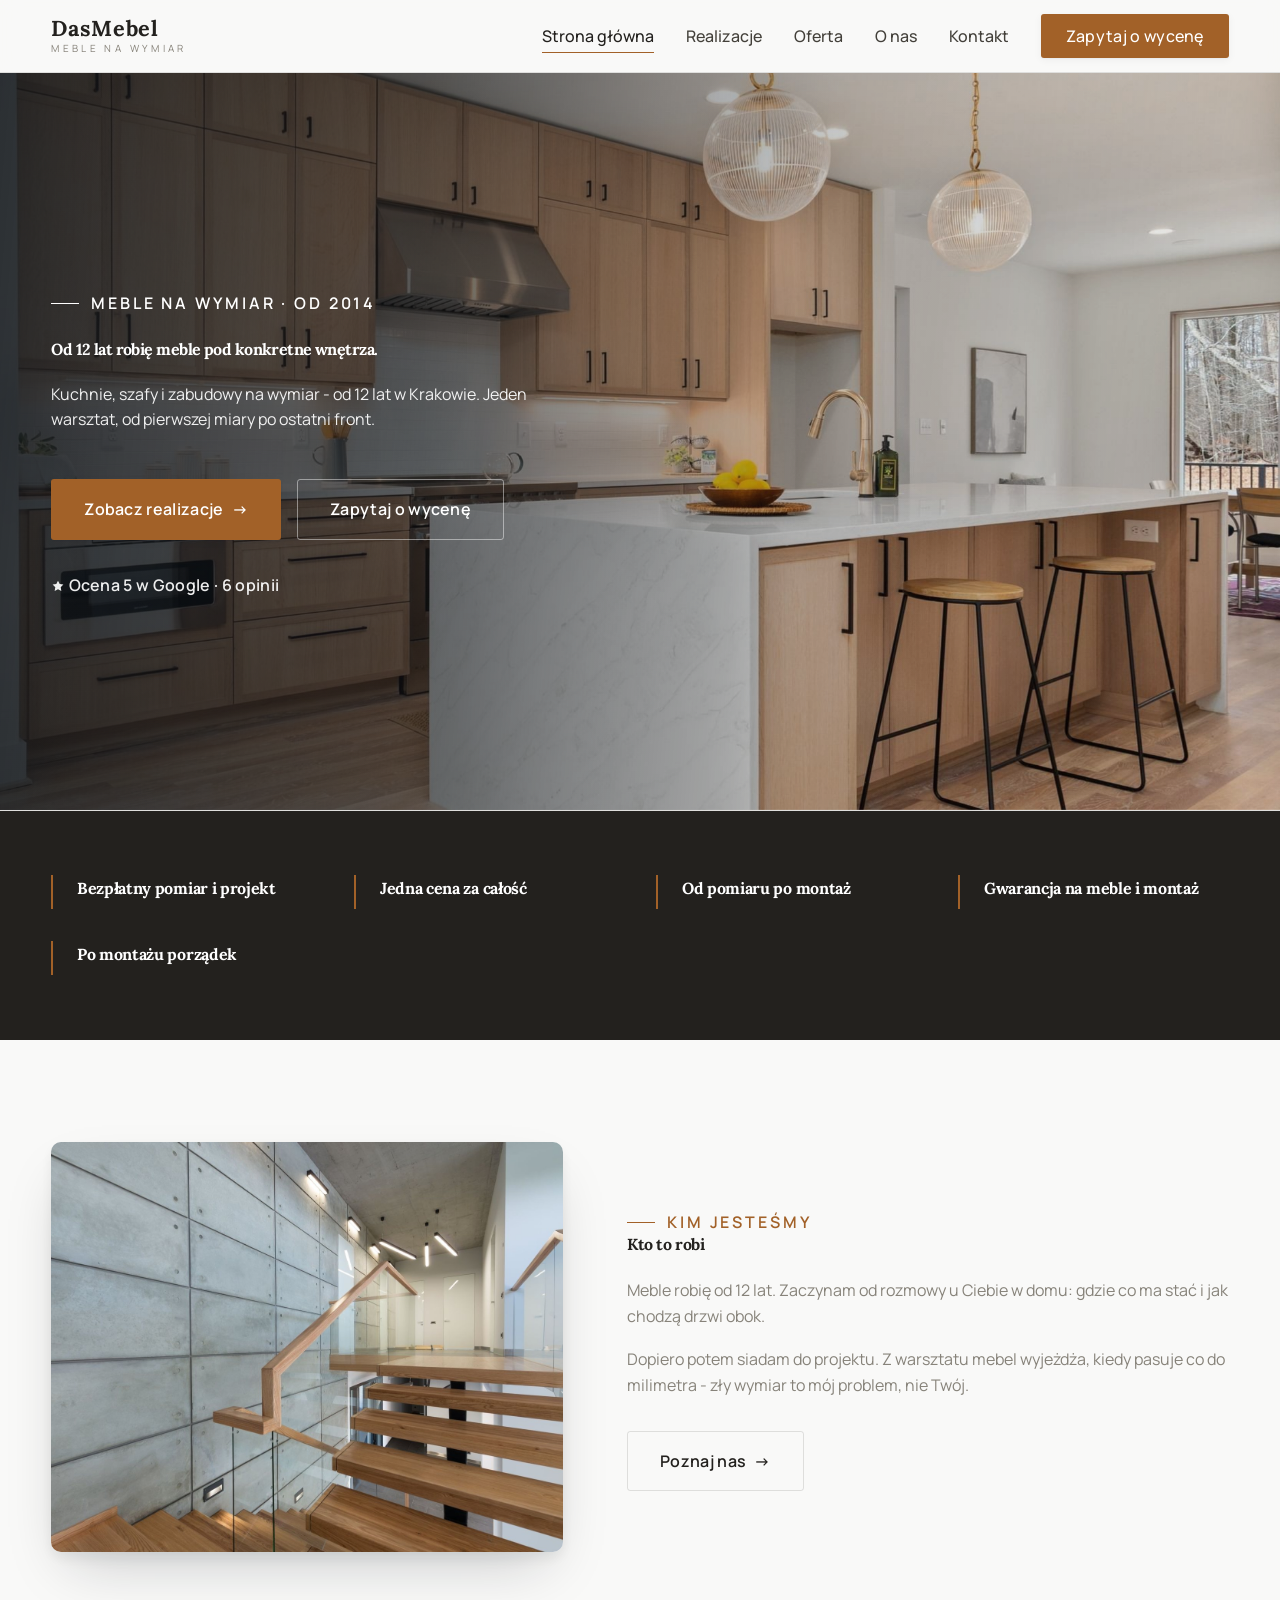
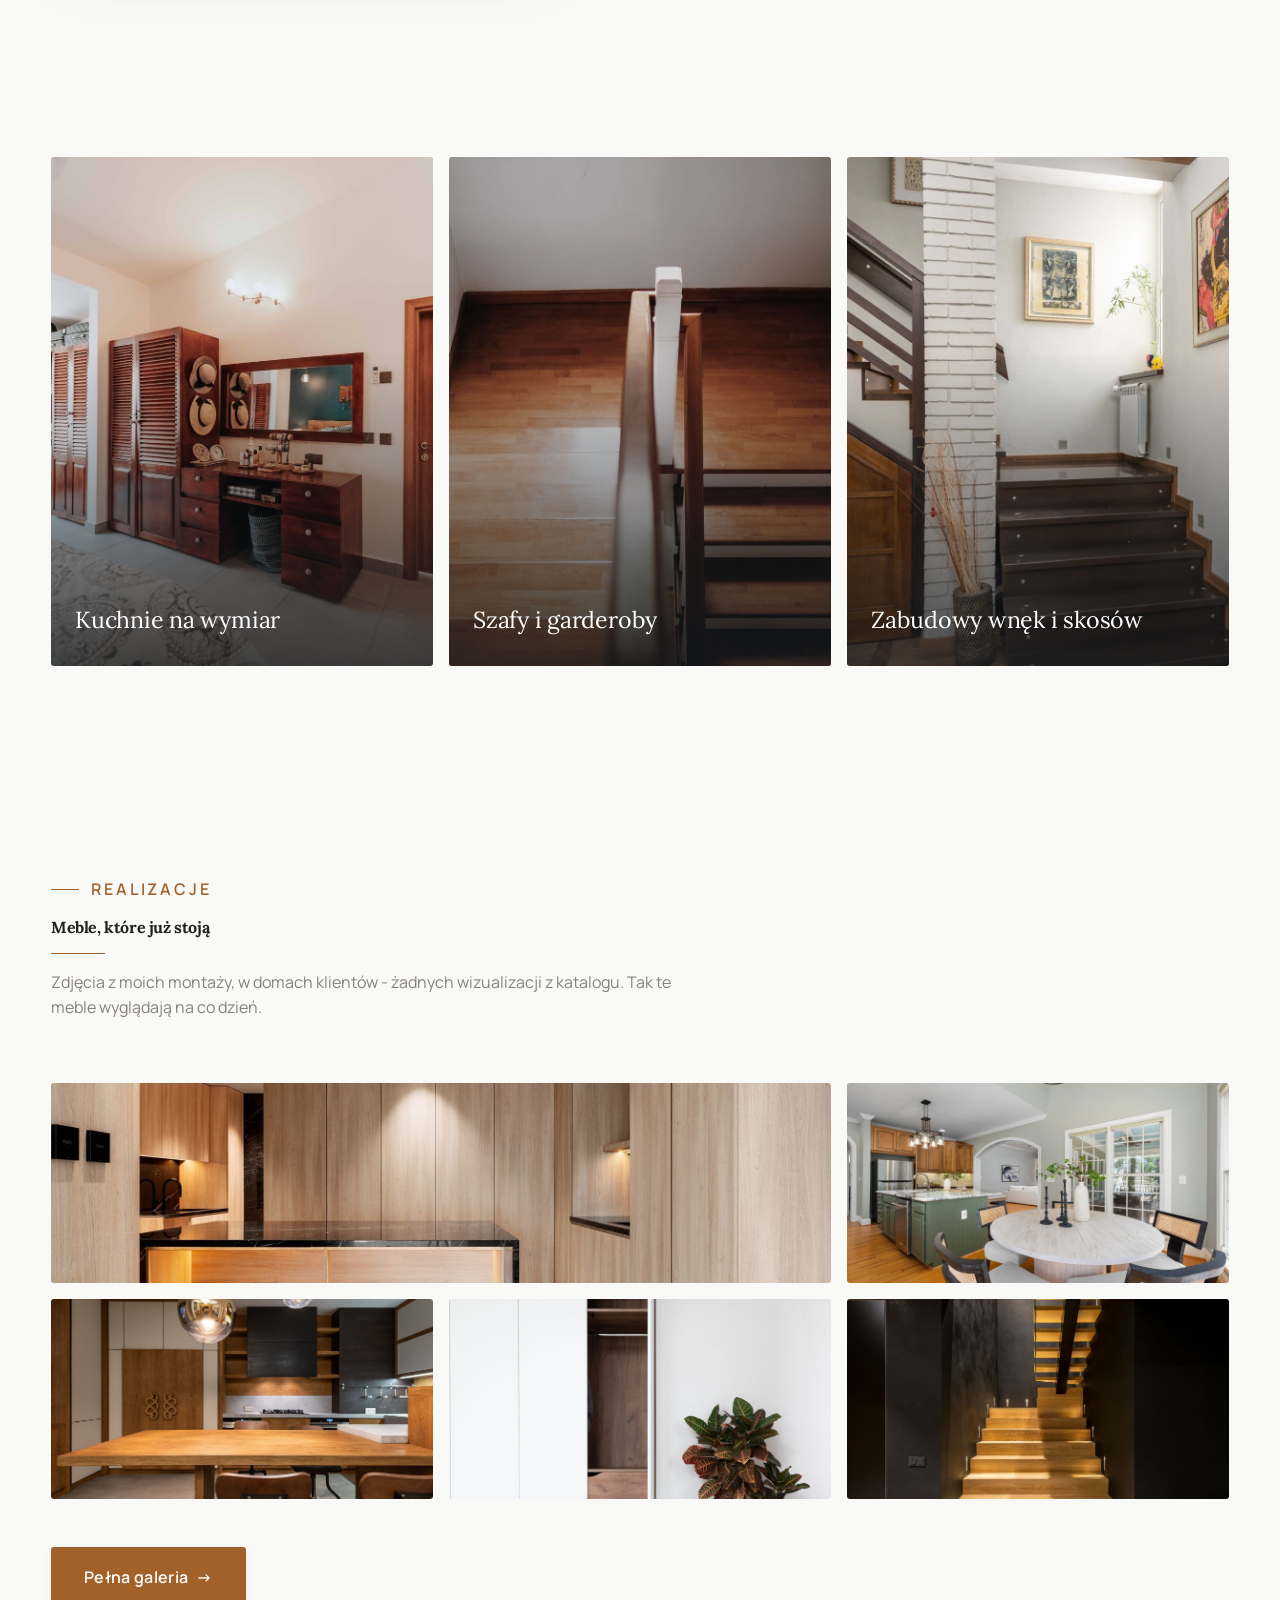
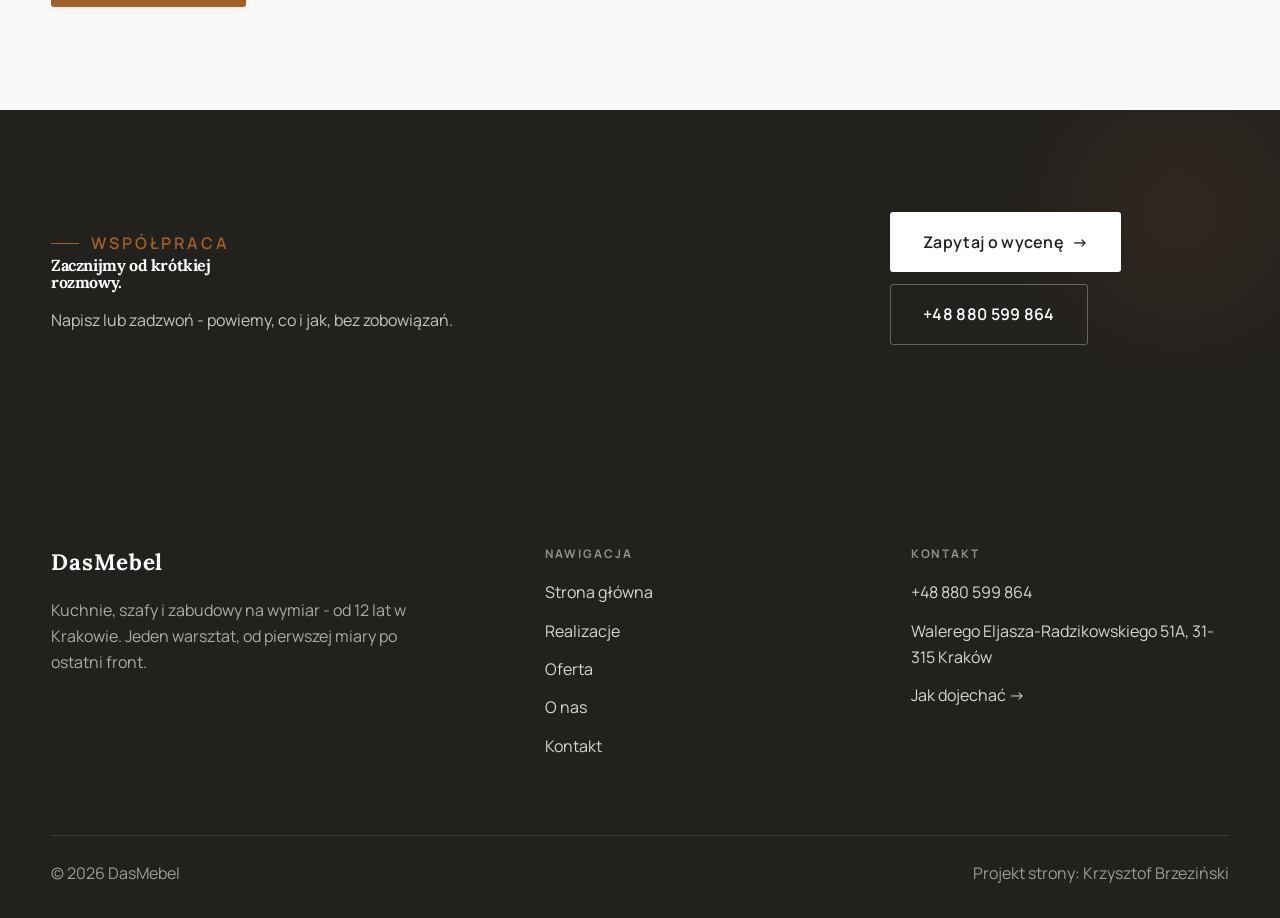
==== index.html @ 78acd917 "DasMebel - strona-demo (meble na wymiar, Kraków)" ====
<!DOCTYPE html>
<html lang="pl">
<head>
<meta charset="UTF-8">
<meta name="viewport" content="width=device-width, initial-scale=1.0">
<title>Meble na wymiar Kraków - kuchnie i szafy | DasMebel</title>
<meta name="description" content="Meble na wymiar w Krakowie: kuchnie, szafy i zabudowy pod Twoje wnętrze. Bezpłatny pomiar i projekt, jedna cena, montaż z gwarancją. Zadzwoń: +48 880 599 864.">
<link rel="preconnect" href="https://fonts.googleapis.com">
<link rel="preconnect" href="https://fonts.gstatic.com" crossorigin>
<link href="https://fonts.googleapis.com/css2?family=Lora:wght@500;600;700&family=Manrope:wght@400;500;600&display=swap" rel="stylesheet">
<link rel="stylesheet" href="assets/styles.css">
</head>
<body>

<header class="nav">
  <div class="wrap nav-inner">
    <a class="brand" href="index.html"><span class="name">DasMebel</span><span class="sub">Meble na wymiar</span></a>
    <nav class="nav-links">
      <a href="index.html" class="active">Strona główna</a>
      <a href="realizacje.html">Realizacje</a>
      <a href="oferta.html">Oferta</a>
      <a href="o-nas.html">O nas</a>
      <a href="kontakt.html">Kontakt</a>
      <a href="kontakt.html" class="btn btn-accent">Zapytaj o wycenę</a>
    </nav>
    <button class="nav-toggle" aria-label="Menu"><span></span><span></span><span></span></button>
  </div>
</header>

<section class="hero-cine">
  <img src="img/hero.jpg" alt="DasMebel - Od 12 lat robię meble pod konkretne wnętrza. ">
  <div class="wrap">
    <div class="hero-copy">
      <span class="eyebrow">Meble na wymiar · od 2014</span>
      <h1>Od 12 lat robię meble pod konkretne wnętrza. </h1>
      <p class="lead">Kuchnie, szafy i zabudowy na wymiar - od 12 lat w Krakowie. Jeden warsztat, od pierwszej miary po ostatni front.</p>
      <div class="hero-actions">
        <a href="realizacje.html" class="btn btn-accent">Zobacz realizacje <span class="arr">→</span></a>
        <a href="kontakt.html" class="btn btn-ghost" style="color:#fff;border-color:rgba(255,255,255,.45)">Zapytaj o wycenę</a>
      </div>
      <div style="margin-top:var(--space-6);color:#fff;font-weight:600;letter-spacing:.02em;opacity:.92"><svg class="ico-star" width="14" height="14" viewBox="0 0 24 24" style="vertical-align:-2px" aria-hidden="true"><path d="M12 2.8l2.85 5.8 6.4.93-4.63 4.5 1.1 6.37L12 17.4l-5.72 3 1.1-6.37-4.63-4.5 6.4-.93L12 2.8Z" fill="currentColor"/></svg> Ocena 5 w Google · 6 opinii</div>
    </div>
  </div>
</section>
<section class="strip" style="padding-block:0">
  <div class="wrap">
    <div class="item reveal"><div class="k">Bezpłatny pomiar i projekt</div><div class="v"></div></div>
    <div class="item reveal"><div class="k">Jedna cena za całość</div><div class="v"></div></div>
    <div class="item reveal"><div class="k">Od pomiaru po montaż</div><div class="v"></div></div>
    <div class="item reveal"><div class="k">Gwarancja na meble i montaż</div><div class="v"></div></div>
    <div class="item reveal"><div class="k">Po montażu porządek</div><div class="v"></div></div>
  </div>
</section>
<section>
  <div class="wrap split">
    <div class="split-art reveal"><img src="img/g1.jpg" alt="DasMebel - realizacja" loading="lazy"></div>
    <div class="split-copy reveal">
      <span class="eyebrow">Kim jesteśmy</span>
      <h2>Kto to robi</h2>
      <p class="muted">Meble robię od 12 lat. Zaczynam od rozmowy u Ciebie w domu: gdzie co ma stać i jak chodzą drzwi obok.</p>
      <p class="muted">Dopiero potem siadam do projektu. Z warsztatu mebel wyjeżdża, kiedy pasuje co do milimetra - zły wymiar to mój problem, nie Twój.</p>
      <a href="o-nas.html" class="btn btn-ghost">Poznaj nas <span class="arr">→</span></a>
    </div>
  </div>
</section>
<section class="gateways-band">
  <div class="wrap">
    <div class="gateways">
      <a href="oferta.html" class="gateway reveal"><img src="img/g2.jpg" alt="Kuchnie na wymiar" loading="lazy"><span class="g-ttl">Kuchnie na wymiar</span></a>
      <a href="oferta.html" class="gateway reveal"><img src="img/g3.jpg" alt="Szafy i garderoby" loading="lazy"><span class="g-ttl">Szafy i garderoby</span></a>
      <a href="oferta.html" class="gateway reveal"><img src="img/g4.jpg" alt="Zabudowy wnęk i skosów" loading="lazy"><span class="g-ttl">Zabudowy wnęk i skosów</span></a>
    </div>
  </div>
</section>
<section>
  <div class="wrap">
    <div class="head reveal">
      <span class="eyebrow">Realizacje</span>
      <h2>Meble, które już stoją</h2>
      <p>Zdjęcia z moich montaży, w domach klientów - żadnych wizualizacji z katalogu. Tak te meble wyglądają na co dzień.</p>
    </div>
    <div class="gallery">
      <div class="tile t-two3 reveal"><img src="img/g5.jpg" alt="Blat z litego drewna" loading="lazy"><div class="cap">Blat z litego drewna</div></div>
      <div class="tile t-third reveal"><img src="img/g6.jpg" alt="Mebel po montażu" loading="lazy"><div class="cap">Mebel po montażu</div></div>
      <div class="tile t-third reveal"><img src="img/g7.jpg" alt="DasMebel" loading="lazy"></div>
      <div class="tile t-third reveal"><img src="img/g8.jpg" alt="DasMebel" loading="lazy"></div>
      <div class="tile t-third reveal"><img src="img/g9.jpg" alt="DasMebel" loading="lazy"></div>
    </div>
    <div style="margin-top:var(--space-7)" class="reveal"><a href="realizacje.html" class="btn btn-accent">Pełna galeria <span class="arr">→</span></a></div>
  </div>
</section>
<section class="cta">
  <div class="wrap">
    <div class="reveal">
      <span class="eyebrow">Współpraca</span>
      <h2>Zacznijmy od krótkiej rozmowy.</h2>
      <p>Napisz lub zadzwoń - powiemy, co i jak, bez zobowiązań.</p>
    </div>
    <div class="cta-actions reveal">
      <a href="kontakt.html" class="btn btn-light">Zapytaj o wycenę <span class="arr">→</span></a>
      <a href="tel:+48880599864" class="btn btn-ghost" style="color:#fff;border-color:rgba(255,255,255,.3)">+48 880 599 864</a>
    </div>
  </div>
</section>

<footer>
  <div class="wrap">
    <div class="foot-grid">
      <div class="foot-brand">
        <div class="name">DasMebel</div>
        <p>Kuchnie, szafy i zabudowy na wymiar - od 12 lat w Krakowie. Jeden warsztat, od pierwszej miary po ostatni front.</p>
      </div>
      <div class="foot-col">
        <h4>Nawigacja</h4>
        <a href="index.html">Strona główna</a>
        <a href="realizacje.html">Realizacje</a>
        <a href="oferta.html">Oferta</a>
        <a href="o-nas.html">O nas</a>
        <a href="kontakt.html">Kontakt</a>
      </div>
      <div class="foot-col">
        <h4>Kontakt</h4>
        <a href="tel:+48880599864">+48 880 599 864</a>
        <p>Walerego Eljasza-Radzikowskiego 51A, 31-315 Kraków</p>
        <a href="https://maps.google.com/?cid=15996347516961122501" target="_blank" rel="noopener">Jak dojechać →</a>
      </div>
    </div>
    <div class="foot-bot">
      <span>© 2026 DasMebel</span>
      <span>Projekt strony: Krzysztof Brzeziński</span>
    </div>
  </div>
</footer>


<script src="assets/main.js"></script>
</body>
</html>
---- assets/styles.css ----
/* ============================================================
   STOLBASZ — premium, architektoniczny B2B fit-out
   Jasna paleta, zero brązu. System wg premium-web-craft.
   Projekt strony: Krzysztof Brzeziński
   ============================================================ */

:root{
  /* PALETA — jasna, architektoniczna, chłodna */
  --paper:#F3F1EC;          /* główne tło */
  --paper-2:#E6E3DB;        /* sekcje alternatywne (chłodny jasny szary) */
  --paper-3:#E6E3DB;        /* delikatne wypełnienia */
  --ink:#23211E;            /* tekst główny — chłodny grafit */
  --ink-soft:#43403A;       /* nagłówki drugorzędne */
  --muted:#87837A;          /* tekst poboczny */
  --line:rgba(35,33,30,.12);/* hairline */
  --accent:#8A6B3C;         /* stonowany petrol-slate — jedyny akcent */
  --accent-d:#6E5430;
  --accent-soft:rgba(138,107,60,.10);
  --dark:#23211E;           /* sekcje ciemne (stopka/CTA) */

  /* ODSTĘPY — skala 4/8 */
  --space-1:4px; --space-2:8px; --space-3:12px; --space-4:16px; --space-5:24px;
  --space-6:32px; --space-7:48px; --space-8:64px; --space-9:96px; --space-10:128px;

  /* TYPOGRAFIA — fluid clamp() */
  --text-sm:clamp(.82rem,.8rem+.1vw,.9rem);
  --text-base:clamp(1rem,.97rem+.15vw,1.1rem);
  --text-lg:clamp(1.12rem,1.05rem+.3vw,1.3rem);
  --text-h3:clamp(1.2rem,1.1rem+.5vw,1.5rem);
  --text-h2:clamp(1.9rem,1.5rem+1.9vw,2.8rem);
  --text-h1:clamp(2.6rem,1.9rem+3.6vw,4.6rem);

  /* PROMIENIE — architektoniczne, raczej ostre */
  --r-sm:3px; --r-md:6px; --r-lg:10px;

  /* RUCH */
  --ease:cubic-bezier(.25,.46,.45,.94); --dur:.24s;

  /* CIENIE — miękkie, warstwowe */
  --sh-sm:0 1px 2px rgba(16,24,32,.04), 0 2px 8px rgba(16,24,32,.05);
  --sh-md:0 2px 6px rgba(16,24,32,.05), 0 12px 28px -8px rgba(16,24,32,.12);
  --sh-lg:0 6px 14px rgba(16,24,32,.07), 0 26px 56px -18px rgba(16,24,32,.22);

  --hairline:1px solid var(--line);

  --font-display:'Lora',serif;
  --font-body:'Manrope',sans-serif;
}

*{box-sizing:border-box;margin:0;padding:0}
html{scroll-behavior:smooth}
body{
  font-family:var(--font-body);
  font-size:var(--text-base);
  line-height:1.65;
  color:var(--ink);
  background:var(--paper);
  -webkit-font-smoothing:antialiased;
  text-rendering:optimizeLegibility;
}
img{max-width:100%;display:block}
a{color:inherit;text-decoration:none}

.wrap{width:min(92%,1180px);margin-inline:auto}
section{padding-block:clamp(52px,6.5vw,96px)}

h1,h2,h3{font-family:var(--font-display);font-weight:700;line-height:1.08;letter-spacing:-.02em;color:var(--ink)}
h1{font-size:var(--text-h1);letter-spacing:-.035em}
h2{font-size:var(--text-h2);letter-spacing:-.025em}
h3{font-size:var(--text-h3)}
p{max-width:65ch}

.eyebrow{
  font-family:var(--font-body);
  font-size:var(--text-sm);
  font-weight:600;
  letter-spacing:.18em;
  text-transform:uppercase;
  color:var(--accent);
  display:inline-flex;align-items:center;gap:var(--space-3);
}
.eyebrow::before{content:"";width:28px;height:1px;background:var(--accent);display:inline-block}

.muted{color:var(--muted)}
.lead{font-size:var(--text-lg);line-height:1.55;color:var(--ink-soft);max-width:50ch}

/* ---------- BUTTONS ---------- */
.btn{
  display:inline-flex;align-items:center;gap:var(--space-2);
  font-weight:600;font-size:var(--text-sm);letter-spacing:.02em;
  padding:var(--space-4) var(--space-6);
  border-radius:var(--r-sm);
  transition:transform var(--dur) var(--ease),box-shadow var(--dur) var(--ease),background var(--dur) var(--ease);
  cursor:pointer;border:1px solid transparent;
}
.btn-accent{background:var(--accent);color:#fff;box-shadow:var(--sh-sm)}
.btn-accent:hover{background:var(--accent-d);transform:translateY(-2px);box-shadow:var(--sh-md)}
.btn-accent:active{transform:translateY(0);box-shadow:var(--sh-sm)}
.btn-ghost{background:transparent;color:var(--ink);border-color:var(--line)}
.btn-ghost:hover{border-color:var(--accent);color:var(--accent);transform:translateY(-2px)}
.btn-light{background:#fff;color:var(--ink);box-shadow:var(--sh-sm)}
.btn-light:hover{transform:translateY(-2px);box-shadow:var(--sh-md)}
.btn .arr{transition:transform var(--dur) var(--ease)}
.btn:hover .arr{transform:translateX(4px)}

/* ---------- NAV ---------- */
.nav{
  position:sticky;top:0;z-index:50;
  background:color-mix(in srgb,var(--paper) 88%,transparent);
  backdrop-filter:saturate(140%) blur(10px);
  border-bottom:var(--hairline);
}
.nav-inner{display:flex;align-items:center;justify-content:space-between;height:72px}
.brand{display:flex;flex-direction:column;line-height:1}
.brand .name{font-family:var(--font-display);font-weight:800;font-size:1.35rem;letter-spacing:.04em}
.brand .sub{font-size:.62rem;letter-spacing:.34em;text-transform:uppercase;color:var(--muted);margin-top:5px}
.nav-links{display:flex;align-items:center;gap:var(--space-6)}
.nav-links a{font-size:var(--text-sm);font-weight:500;color:var(--ink-soft);position:relative;padding-block:4px;transition:color var(--dur) var(--ease)}
.nav-links a::after{content:"";position:absolute;left:0;bottom:0;width:0;height:1.5px;background:var(--accent);transition:width var(--dur) var(--ease)}
.nav-links a:hover,.nav-links a.active{color:var(--ink)}
.nav-links a:hover::after,.nav-links a.active::after{width:100%}
.nav-links .btn{padding:var(--space-2) var(--space-5)}
/* przyciski w nav: właściwy kolor (przebij .nav-links a) + bez podkreślenia */
.nav-links a.btn-accent{color:#fff}
.nav-links a.btn-ghost,.nav-links a.btn-light{color:var(--ink)}
.nav-links a.btn::after{display:none}
.nav-toggle{display:none;background:none;border:none;cursor:pointer;flex-direction:column;gap:5px;padding:8px}
.nav-toggle span{width:24px;height:2px;background:var(--ink);transition:var(--dur)}

/* ---------- HERO (split) ---------- */
.hero{position:relative;overflow:hidden;border-bottom:var(--hairline)}
.hero-grid{display:grid;grid-template-columns:1.05fr .95fr;gap:clamp(24px,4vw,60px);align-items:center;
  padding-block:clamp(36px,4.5vw,64px)}
.hero-copy .eyebrow{margin-bottom:var(--space-5)}
.hero-copy h1{margin-bottom:var(--space-5)}
.hero-copy .lead{margin-bottom:var(--space-7)}
.hero-actions{display:flex;flex-wrap:wrap;gap:var(--space-4)}
.hero-art{position:relative;aspect-ratio:4/3;border-radius:var(--r-lg);overflow:hidden;box-shadow:var(--sh-lg)}
.hero-art img{width:100%;height:100%;object-fit:cover}
.hero-art::after{content:"";position:absolute;inset:0;background:linear-gradient(180deg,transparent 55%,rgba(18,24,28,.28))}
.hero-badge{position:absolute;left:var(--space-5);bottom:var(--space-5);z-index:2;
  background:rgba(252,252,251,.94);backdrop-filter:blur(4px);
  border-radius:var(--r-md);padding:var(--space-4) var(--space-5);box-shadow:var(--sh-md);max-width:78%}
.hero-badge strong{display:block;font-family:var(--font-display);font-size:1rem;letter-spacing:-.01em}
.hero-badge span{font-size:var(--text-sm);color:var(--muted)}

/* ---------- HERO duży / kinowy (strona główna) ---------- */
.hero-cine{position:relative;min-height:clamp(560px,82vh,840px);min-height:clamp(560px,82svh,840px);display:flex;align-items:center;overflow:hidden;border-bottom:var(--hairline)}
.hero-cine>img{position:absolute;inset:0;width:100%;height:100%;object-fit:cover;z-index:0}
.hero-cine::after{content:"";position:absolute;inset:0;z-index:1;
  background:linear-gradient(95deg,rgba(13,18,23,.86) 0%,rgba(13,18,23,.64) 32%,rgba(13,18,23,.24) 62%,rgba(13,18,23,.04) 100%)}
.hero-cine .wrap{position:relative;z-index:2;padding-block:var(--space-8)}
.hero-cine .hero-copy{max-width:660px}
.hero-cine .eyebrow{color:#fff;margin-bottom:var(--space-5)}
.hero-cine .eyebrow::before{background:#fff}
.hero-cine h1{color:#fff;margin-bottom:var(--space-5);font-size:clamp(2.9rem,2rem+4.4vw,5.2rem)}
.hero-cine .lead{color:rgba(255,255,255,.92);max-width:48ch;margin-bottom:var(--space-7)}
.hero-cine .hero-actions{display:flex;flex-wrap:wrap;gap:var(--space-4)}
@media(max-width:680px){
  .hero-cine{min-height:clamp(520px,76vh,640px);min-height:clamp(520px,76svh,640px);align-items:flex-end}
  .hero-cine::after{background:linear-gradient(0deg,rgba(13,18,23,.9) 6%,rgba(13,18,23,.45) 55%,rgba(13,18,23,.25) 100%)}
  .hero-cine .wrap{padding-bottom:var(--space-9)}
}

/* full-bleed hero variant (podstrony) */
.pagehead{position:relative;min-height:46vh;min-height:46svh;display:flex;align-items:flex-end;overflow:hidden;border-bottom:var(--hairline)}
.pagehead img{position:absolute;inset:0;width:100%;height:100%;object-fit:cover}
.pagehead::after{content:"";position:absolute;inset:0;background:linear-gradient(180deg,rgba(18,24,28,.25),rgba(18,24,28,.62))}
.pagehead .wrap{position:relative;z-index:2;padding-block:var(--space-9);color:#fff}
.pagehead h1{color:#fff;max-width:18ch}
.pagehead .eyebrow{color:#fff}
.pagehead .eyebrow::before{background:#fff}
.pagehead p{color:rgba(255,255,255,.86);margin-top:var(--space-4);max-width:54ch}

/* ---------- STRIP (pasek skrótów / liczby) ---------- */
.strip{background:var(--dark);color:#fff}
.strip .wrap{display:grid;grid-template-columns:repeat(4,1fr);gap:var(--space-6);padding-block:var(--space-8)}
.strip .item .k{font-family:var(--font-display);font-size:clamp(1.6rem,1.2rem+1.4vw,2.4rem);font-weight:800;letter-spacing:-.02em;color:#fff}
.strip .item .v{font-size:var(--text-sm);color:rgba(255,255,255,.66);margin-top:var(--space-2);line-height:1.45}
.strip .item{border-left:2px solid var(--accent);padding-left:var(--space-5)}

/* ---------- SECTION HEAD ---------- */
.head{max-width:48rem;margin-bottom:var(--space-8)}
.head.center{margin-inline:auto;text-align:center}
.head .eyebrow{margin-bottom:var(--space-4)}
.head h2{margin-bottom:var(--space-4)}
.head p{color:var(--muted);font-size:var(--text-lg);line-height:1.55}
.head.center p{margin-inline:auto}

/* ---------- INTRO SPLIT ---------- */
.split{display:grid;grid-template-columns:.92fr 1.08fr;gap:clamp(28px,5vw,80px);align-items:center}
.split.rev{grid-template-columns:1.08fr .92fr}
.split.rev .split-art{order:-1}
.split-art{position:relative;aspect-ratio:5/4;border-radius:var(--r-lg);overflow:hidden;box-shadow:var(--sh-lg)}
.split-art img{width:100%;height:100%;object-fit:cover}
.split-copy h2{margin-bottom:var(--space-5)}
.split-copy p+p{margin-top:var(--space-4)}
.split-copy .btn{margin-top:var(--space-6)}

/* ---------- SERVICES (zakres) ---------- */
.svc-grid{display:grid;grid-template-columns:repeat(auto-fit,minmax(280px,1fr));gap:var(--space-5)}
.svc{background:#fff;border:var(--hairline);border-radius:var(--r-md);padding:var(--space-7) var(--space-6);
  transition:transform var(--dur) var(--ease),box-shadow var(--dur) var(--ease),border-color var(--dur) var(--ease);
  position:relative;overflow:hidden}
.svc::before{content:"";position:absolute;left:0;top:0;width:3px;height:0;background:var(--accent);transition:height var(--dur) var(--ease)}
.svc:hover{transform:translateY(-4px);box-shadow:var(--sh-md);border-color:transparent}
.svc:hover::before{height:100%}
.svc .ic{font-family:var(--font-display);font-size:.8rem;font-weight:700;letter-spacing:.12em;color:var(--accent);margin-bottom:var(--space-4)}
.svc h3{margin-bottom:var(--space-3);font-size:1.22rem}
.svc p{color:var(--muted);font-size:var(--text-base);line-height:1.6}

/* big detailed service rows */
.svc-row{display:grid;grid-template-columns:.8fr 1.2fr;gap:clamp(20px,4vw,60px);align-items:center;padding-block:var(--space-8)}
.svc-row+.svc-row{border-top:var(--hairline)}
.svc-row.rev{grid-template-columns:1.2fr .8fr}
.svc-row.rev .svc-row-art{order:-1}
.svc-row-art{aspect-ratio:4/3;border-radius:var(--r-md);overflow:hidden;box-shadow:var(--sh-md)}
.svc-row-art img{width:100%;height:100%;object-fit:cover}
.svc-row h3{font-size:1.5rem;margin-bottom:var(--space-4)}
.svc-row .num{font-family:var(--font-display);font-size:.85rem;font-weight:700;letter-spacing:.14em;color:var(--accent);display:block;margin-bottom:var(--space-3)}
.svc-row ul{list-style:none;margin-top:var(--space-4);display:flex;flex-direction:column;gap:var(--space-2)}
.svc-row li{position:relative;padding-left:var(--space-5);color:var(--muted);font-size:var(--text-base)}
.svc-row li::before{content:"";position:absolute;left:0;top:.62em;width:8px;height:1px;background:var(--accent)}

/* ---------- GALLERY (realizacje) ---------- */
.gallery{display:grid;grid-template-columns:repeat(12,1fr);gap:var(--space-4);grid-auto-rows:200px}
/* GALERIA MASONRY — pionowe zdjęcia (portrety beauty/wellness) bez przycinania: kolumny, height auto */
.gallery-masonry{column-count:3;column-gap:var(--space-4)}
@media(max-width:900px){.gallery-masonry{column-count:2}}
@media(max-width:560px){.gallery-masonry{column-count:1}}
.gallery-masonry .m-tile{break-inside:avoid;margin:0 0 var(--space-4);padding:0;position:relative;overflow:hidden;border-radius:var(--r-md);border:1px solid var(--line)}
.gallery-masonry .m-tile img{width:100%;height:auto;display:block}
.gallery-masonry .m-tile .cap{position:absolute;left:0;right:0;bottom:0;padding:var(--space-4);color:#fff;background:linear-gradient(0deg,rgba(0,0,0,.55),transparent);font-size:var(--text-sm)}
.gallery-masonry .m-tile .cap small{display:block;font-weight:400;opacity:.78;letter-spacing:.04em;text-transform:uppercase;font-size:.66rem;margin-top:3px}
.tile{position:relative;overflow:hidden;border-radius:var(--r-md);box-shadow:var(--sh-sm);
  transition:transform var(--dur) var(--ease),box-shadow var(--dur) var(--ease)}
.tile img{width:100%;height:100%;object-fit:cover;transition:transform .6s var(--ease)}
.tile:hover{box-shadow:var(--sh-md)}
.tile:hover img{transform:scale(1.05)}
.tile .cap{position:absolute;left:0;right:0;bottom:0;padding:var(--space-5) var(--space-4) var(--space-4);
  background:linear-gradient(transparent,rgba(18,24,28,.78));color:#fff;
  font-size:var(--text-sm);font-weight:600;letter-spacing:.01em;
  opacity:0;transform:translateY(8px);transition:var(--dur) var(--ease)}
.tile:hover .cap{opacity:1;transform:translateY(0)}
.tile .cap small{display:block;font-weight:400;opacity:.78;letter-spacing:.04em;text-transform:uppercase;font-size:.66rem;margin-top:3px}
/* bento spans */
.t-wide{grid-column:span 6}
.t-tall{grid-column:span 6;grid-row:span 2}
.t-std{grid-column:span 6}
.t-third{grid-column:span 4}
.t-two3{grid-column:span 8}

/* ---------- TRUST / WIARYGODNOŚĆ ---------- */
.trust{background:var(--paper-2)}
.trust-grid{display:grid;grid-template-columns:repeat(auto-fit,minmax(240px,1fr));gap:var(--space-5);margin-top:var(--space-7)}
.trust-card{background:#fff;border-radius:var(--r-md);padding:var(--space-7) var(--space-6);box-shadow:var(--sh-sm);border-top:3px solid var(--accent)}
.trust-card .big{font-family:var(--font-display);font-size:clamp(1.8rem,1.3rem+1.6vw,2.6rem);font-weight:800;letter-spacing:-.02em;color:var(--ink);line-height:1}
.trust-card h3{font-size:1.12rem;margin:var(--space-3) 0 var(--space-2)}
.trust-card p{color:var(--muted);font-size:var(--text-base);line-height:1.55}

/* ---------- CTA band ---------- */
.cta{background:var(--dark);color:#fff;position:relative;overflow:hidden}
.cta .wrap{display:grid;grid-template-columns:1.4fr .6fr;gap:var(--space-7);align-items:center;position:relative;z-index:2}
.cta h2{color:#fff;max-width:20ch}
.cta p{color:rgba(255,255,255,.74);margin-top:var(--space-4)}
.cta-actions{display:flex;flex-direction:column;gap:var(--space-3);align-items:flex-start}
.cta::before{content:"";position:absolute;right:-80px;top:-80px;width:360px;height:360px;border-radius:50%;
  background:radial-gradient(circle,var(--accent-soft),transparent 70%)}

/* ---------- CONTACT ---------- */
.contact-grid{display:grid;grid-template-columns:.85fr 1.15fr;gap:clamp(28px,4vw,56px);align-items:start}
.info-list{display:flex;flex-direction:column;gap:var(--space-2)}
.info-row{display:flex;gap:var(--space-4);align-items:flex-start;padding-block:var(--space-4);border-bottom:var(--hairline)}
.info-row .ic{flex:none;width:42px;height:42px;display:grid;place-items:center;border-radius:50%;
  background:var(--accent-soft);color:var(--accent);font-size:1.05rem}
.info-row .lbl{font-size:.72rem;letter-spacing:.14em;text-transform:uppercase;color:var(--muted)}
.info-row .val{font-weight:600;font-size:var(--text-base);margin-top:2px}
.info-row a.val:hover{color:var(--accent)}
.map{border:none;border-radius:var(--r-lg);box-shadow:var(--sh-md);width:100%;height:100%;min-height:380px;filter:grayscale(.2) contrast(1.02)}
.form{background:#fff;border:var(--hairline);border-radius:var(--r-lg);padding:clamp(24px,3vw,40px);box-shadow:var(--sh-sm)}
.form .fld{margin-bottom:var(--space-5)}
.form label{display:block;font-size:var(--text-sm);font-weight:600;margin-bottom:var(--space-2)}
.form input,.form textarea{width:100%;font-family:inherit;font-size:var(--text-base);color:var(--ink);
  padding:var(--space-4);border:var(--hairline);border-radius:var(--r-sm);background:var(--paper);transition:border-color var(--dur)}
.form input:focus,.form textarea:focus{outline:none;border-color:var(--accent);background:#fff}
.form textarea{resize:vertical;min-height:120px}
.form .note{font-size:var(--text-sm);color:var(--muted);margin-top:var(--space-3)}

/* ---------- FOOTER ---------- */
footer{background:var(--dark);color:#fff;padding-block:var(--space-9) var(--space-6)}
.foot-grid{display:grid;grid-template-columns:1.4fr 1fr 1fr;gap:var(--space-7);margin-bottom:var(--space-8)}
.foot-brand .name{font-family:var(--font-display);font-weight:800;font-size:1.4rem;letter-spacing:.04em}
.foot-brand p{color:rgba(255,255,255,.62);margin-top:var(--space-4);font-size:var(--text-base);max-width:38ch}
.foot-col h4{font-size:.74rem;letter-spacing:.16em;text-transform:uppercase;color:rgba(255,255,255,.5);margin-bottom:var(--space-4)}
.foot-col a,.foot-col p{display:block;color:rgba(255,255,255,.82);font-size:var(--text-base);margin-bottom:var(--space-3)}
.foot-col a:hover{color:#fff}
.foot-bot{border-top:1px solid rgba(255,255,255,.12);padding-top:var(--space-5);display:flex;justify-content:space-between;flex-wrap:wrap;gap:var(--space-3);
  font-size:var(--text-sm);color:rgba(255,255,255,.55)}
.foot-bot a:hover{color:#fff}

/* ---------- REVEAL ---------- */
.reveal{opacity:0;transform:translateY(22px);transition:opacity .6s var(--ease),transform .6s var(--ease)}
.reveal.in{opacity:1;transform:none}

/* ---------- RESPONSIVE ---------- */
@media(max-width:920px){
  .hero-grid,.split,.split.rev,.svc-row,.svc-row.rev,.cta .wrap,.contact-grid,.foot-grid{grid-template-columns:1fr}
  .split.rev .split-art,.svc-row.rev .svc-row-art{order:0}
  .hero-art{aspect-ratio:16/10;max-height:420px}
  .strip .wrap{grid-template-columns:repeat(2,1fr);gap:var(--space-7)}
  .gallery{grid-auto-rows:180px}
  .t-wide,.t-tall,.t-std,.t-third,.t-two3{grid-column:span 6}
  .t-tall{grid-row:span 1}
  .cta-actions{flex-direction:row;flex-wrap:wrap}
  .foot-grid{gap:var(--space-6)}
}
@media(max-width:680px){
  .nav-links{position:fixed;inset:72px 0 auto 0;background:var(--paper);flex-direction:column;align-items:stretch;
    gap:0;padding:var(--space-4) 6%;border-bottom:var(--hairline);box-shadow:var(--sh-md);
    transform:translateY(-120%);transition:transform var(--dur) var(--ease)}
  .nav-links.open{transform:translateY(0)}
  .nav-links a{padding-block:var(--space-4);border-bottom:var(--hairline)}
  .nav-links .btn{margin-top:var(--space-3);justify-content:center}
  .nav-toggle{display:flex}
  .strip .wrap{grid-template-columns:1fr}
  .gallery{grid-template-columns:repeat(6,1fr)}
  .foot-grid{grid-template-columns:1fr}
}
@media(prefers-reduced-motion:reduce){
  *{animation-duration:.01ms!important;transition:none!important}
  .reveal{opacity:1!important;transform:none!important}
  html{scroll-behavior:auto}
}

/* ============================================================
   PREMIUM LAYER — destylat deep-researchu branż (anty-AI, spokój).
   Zmienne STOLBASZ (--accent/--ink/--paper/--line/--dark). Ruch ledwo
   zauważalny, krzywa cubic-bezier(.16,.84,.44,1); prefers-reduced-motion
   pokryte blanketem wyżej. Karty hairline zamiast cieni = #1 sygnał „nie-AI".
   ============================================================ */

/* więcej oddechu między sekcjami (liderzy: 110-130px) */
section{padding-block:clamp(64px,8vw,128px)}

/* 1) Aksamitny reveal — dłuższa, miękka krzywa zamiast „skoku" */
.reveal{transition:opacity .9s cubic-bezier(.16,.84,.44,1),transform .9s cubic-bezier(.16,.84,.44,1);will-change:opacity,transform}
/* stagger TYLKO w galerii (tam pozycja = porządek dzieci) */
.gallery .reveal:nth-child(2){transition-delay:.07s}
.gallery .reveal:nth-child(3){transition-delay:.14s}
.gallery .reveal:nth-child(4){transition-delay:.21s}
.gallery .reveal:nth-child(5){transition-delay:.28s}
.gallery .reveal:nth-child(6){transition-delay:.35s}

/* 2) Hero STATYCZNY na .hero-cine — Ken Burns CAŁKIEM WYŁĄCZONY 26.06 (3. zgłoszenie Szymona).
   GENEZA: animowanie scale na <img> hero z teksturami (cegły/framugi) re-samplinguje obraz
   klatka po klatce → na części ekranów drobne drganie/shimmer = „heroshot się trzęsie".
   translateY usunięto wcześniej, scale-only + will-change/GPU NIE wystarczyły do GWARANCJI gładkości.
   Krzysztof zażądał pewności („make sure, że błąd się nie pojawi") > efekt. Zero animacji = 0% drgania.
   Delikatny zoom zostaje TYLKO w pełnoekranowych hero gastro/studio (hg-bg/hs-bg — tło, inny
   mechanizm, chwalone, nigdy nie zgłaszane). NIE wracać do KB na .hero-cine bez realnego testu
   na sprzęcie klienta — to ryzyko regresji „trzęsienia”. */
/* BEZPIECZNY "wow" na hero = jednorazowy FADE-IN (opacity), nie zoom.
   opacity nie dotyka bitmapy → gładkie na KAŻDYM zdjęciu/ekranie/GPU, zero ryzyka migotania.
   Geometryczny ruch (scale/translate) na .hero-cine jest ZAKAZANY (bramka pilnuje). */
@keyframes heroFade{from{opacity:0}to{opacity:1}}
.hero-cine>img{transform:none;animation:heroFade 1.1s ease-out both}

/* 3) Akcentowy hairline pod nagłówkiem sekcji, który „rysuje się" przy wejściu */
.head h2{position:relative;padding-bottom:18px}
.head h2::after{content:"";position:absolute;left:0;bottom:0;height:1px;width:0;background:var(--accent);transition:width 1s cubic-bezier(.16,.84,.44,1) .15s}
.head.center h2::after{left:50%;transform:translateX(-50%)}
.head.reveal.in h2::after,.head.center.reveal.in h2::after{width:54px}

/* 4) Karty HAIRLINE zamiast cieni/zaokrągleń (najmocniejszy anty-AI detal) */
.svc{background:transparent;border:1px solid var(--line);border-radius:var(--r-sm);box-shadow:none}
.svc:hover{box-shadow:none;border-color:var(--accent);transform:translateY(-3px)}
.trust-card{background:transparent;box-shadow:none;border:1px solid var(--line);border-top:2px solid var(--accent);border-radius:var(--r-sm)}
.tile{box-shadow:none;border-radius:var(--r-sm)}
.tile:hover{box-shadow:none}

/* 5) Sticky-nav kondensuje się po przewinięciu (sygnał dopracowania) */
.nav{transition:box-shadow .4s ease,background .4s ease}
.nav.is-stuck{box-shadow:0 1px 0 var(--line),0 14px 30px -24px rgba(0,0,0,.45)}
.nav-inner{transition:height .35s var(--ease)}
.nav.is-stuck .nav-inner{height:60px}

/* 6) MANIFESTO — pełnoekranowy cytat-bohater (zastępuje generyczne „Dlaczego my") */
.manifesto{background:var(--paper-2);text-align:center}
.manifesto .wrap{max-width:60rem}
.manifesto p{font-family:var(--font-display);font-style:italic;font-size:clamp(1.6rem,1rem+2.4vw,2.8rem);line-height:1.32;color:var(--ink-soft);margin-inline:auto;max-width:26ch;position:relative;padding-top:var(--space-8)}
.manifesto p::before{content:"";position:absolute;top:0;left:50%;transform:translateX(-50%);width:54px;height:1px;background:var(--accent)}
.manifesto p span{color:var(--accent);font-style:italic}

/* 7) GATEWAYS — 3 duże bramy-zdjęcia (zamiast paska menu usług) */
.gateways{display:grid;grid-template-columns:repeat(3,1fr);gap:var(--space-4)}
.gateway{position:relative;aspect-ratio:3/4;overflow:hidden;border-radius:var(--r-sm);display:block}
.gateway img{width:100%;height:100%;object-fit:cover;transition:transform .8s var(--ease),filter .5s var(--ease)}
.gateway::after{content:"";position:absolute;inset:0;background:linear-gradient(180deg,transparent 38%,rgba(18,24,28,.74))}
.gateway:hover img{transform:scale(1.05);filter:brightness(1.05)}
.gateway .g-ttl{position:absolute;left:0;right:0;bottom:0;z-index:2;padding:var(--space-6) var(--space-5);color:#fff;font-family:var(--font-display);font-size:1.45rem;letter-spacing:-.01em;line-height:1.15}
.gateway .g-ttl small{display:block;font-family:var(--font-body);font-size:var(--text-sm);font-weight:400;opacity:.82;letter-spacing:.03em;margin-top:5px}
@media(max-width:760px){.gateways{grid-template-columns:1fr}.gateway{aspect-ratio:16/10}}

/* 8) LOGO klienta w nagłówku (gdy podane --logo) */
/* 52px domyślnie (feedback Bartka 06.07.2026: 40px ginęło, uwaga padła 3x; ~56px sprawdzone na żywym demie anna-borowiec-makeup) */
.brand-logo{height:64px;width:auto;max-width:300px;object-fit:contain;display:block}
.nav.is-stuck .brand-logo{height:52px}
@media(max-width:680px){.brand-logo{height:46px;max-width:210px}}

/* === focal-point zdjęć (smartcrop) — cover nie utnie twarzy/obiektu === */
img[src$="/hero.jpg"]{object-position:67% 50%}
[style*="hero.jpg"]{background-position:67% 50%}
img[src$="/about.jpg"]{object-position:83% 38%}
[style*="about.jpg"]{background-position:83% 38%}
img[src$="/g1.jpg"]{object-position:62% 50%}
[style*="g1.jpg"]{background-position:62% 50%}
img[src$="/g2.jpg"]{object-position:38% 50%}
[style*="g2.jpg"]{background-position:38% 50%}
img[src$="/g4.jpg"]{object-position:33% 50%}
[style*="g4.jpg"]{background-position:33% 50%}
img[src$="/g5.jpg"]{object-position:38% 50%}
[style*="g5.jpg"]{background-position:38% 50%}
img[src$="/g6.jpg"]{object-position:33% 50%}
[style*="g6.jpg"]{background-position:33% 50%}
img[src$="/g8.jpg"]{object-position:38% 50%}
[style*="g8.jpg"]{background-position:38% 50%}
img[src$="/g9.jpg"]{object-position:52% 15%}
[style*="g9.jpg"]{background-position:52% 15%}
img[src$="/g10.jpg"]{object-position:62% 50%}
[style*="g10.jpg"]{background-position:62% 50%}
img[src$="/g12.jpg"]{object-position:35% 52%}
[style*="g12.jpg"]{background-position:35% 52%}

/* === auto-paleta ze zdjęć klienta (dopasowanie do estetyki socials) === */
:root{--accent:#A26128;--accent-d:#7D481A;--accent-soft:rgba(162,97,40,0.10);--paper:#F9F9F8;--paper-2:#EFEEED;--paper-3:#E8E7E5;}
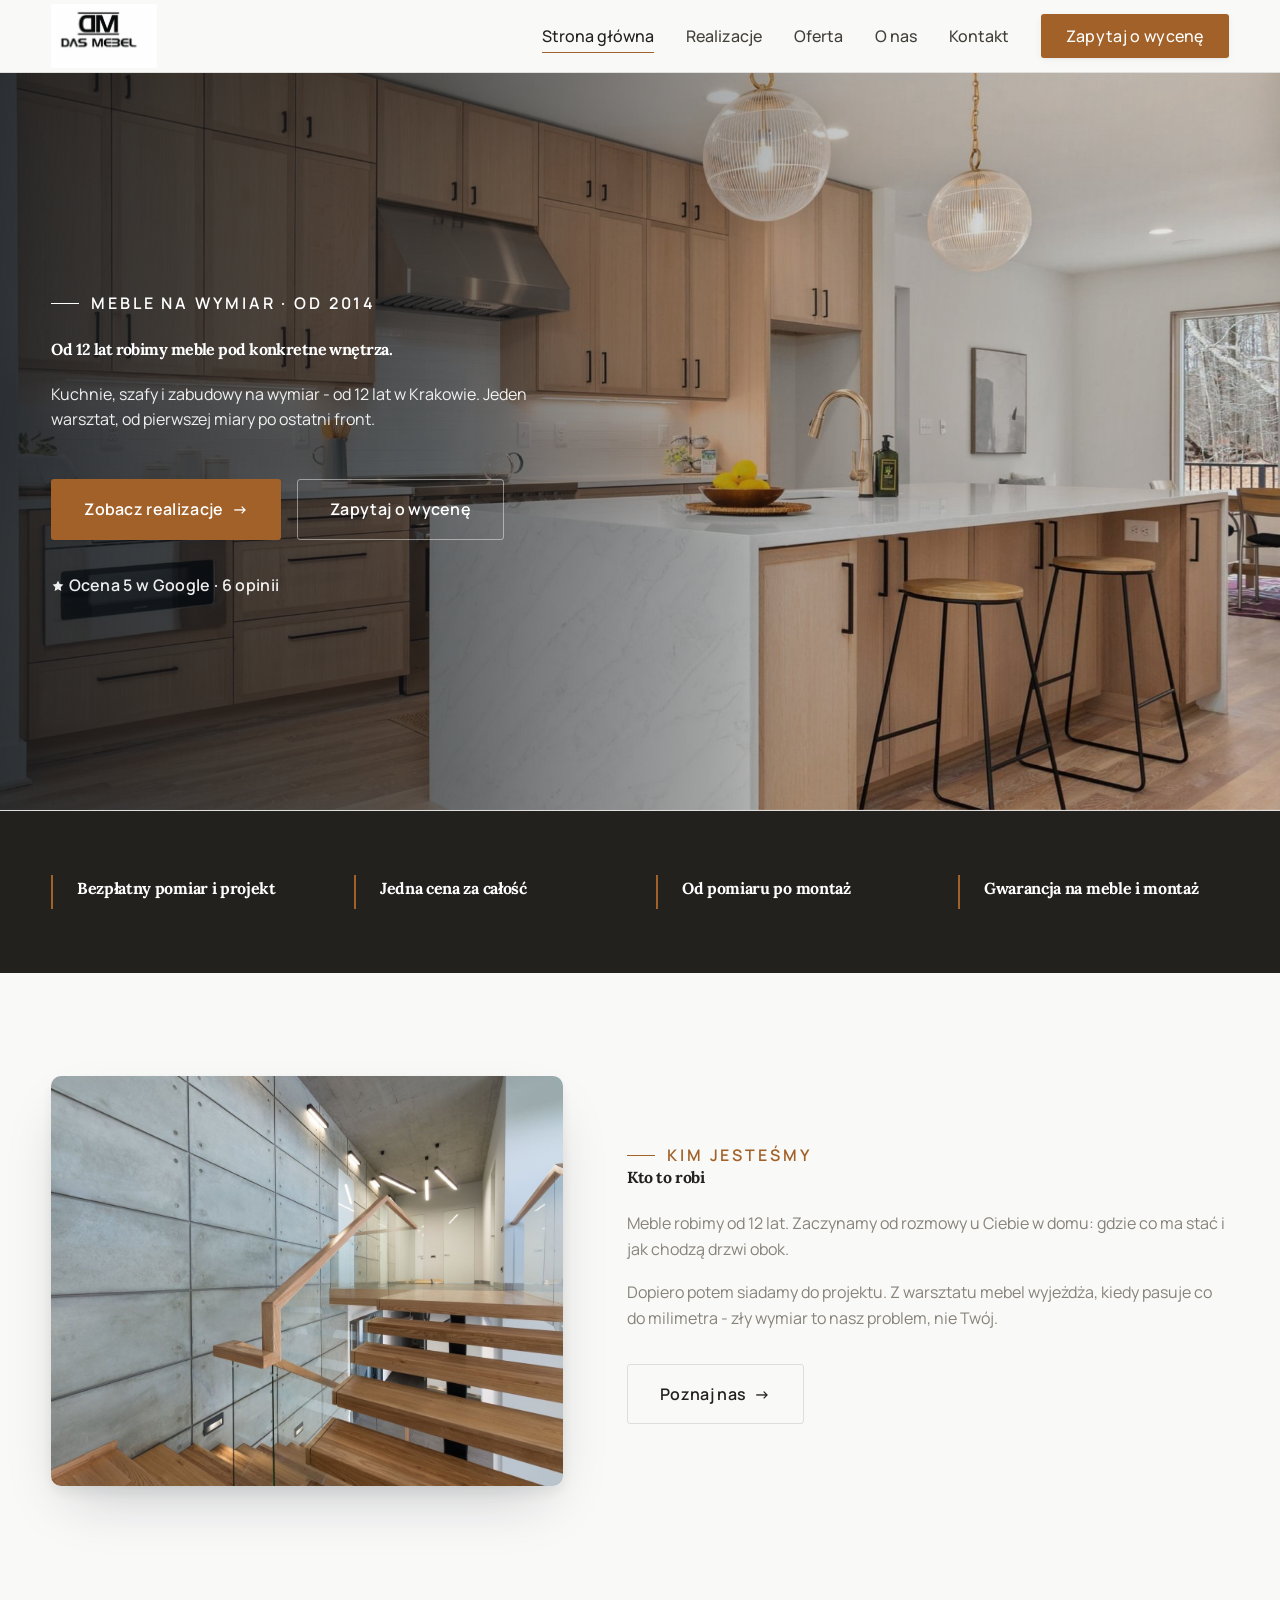
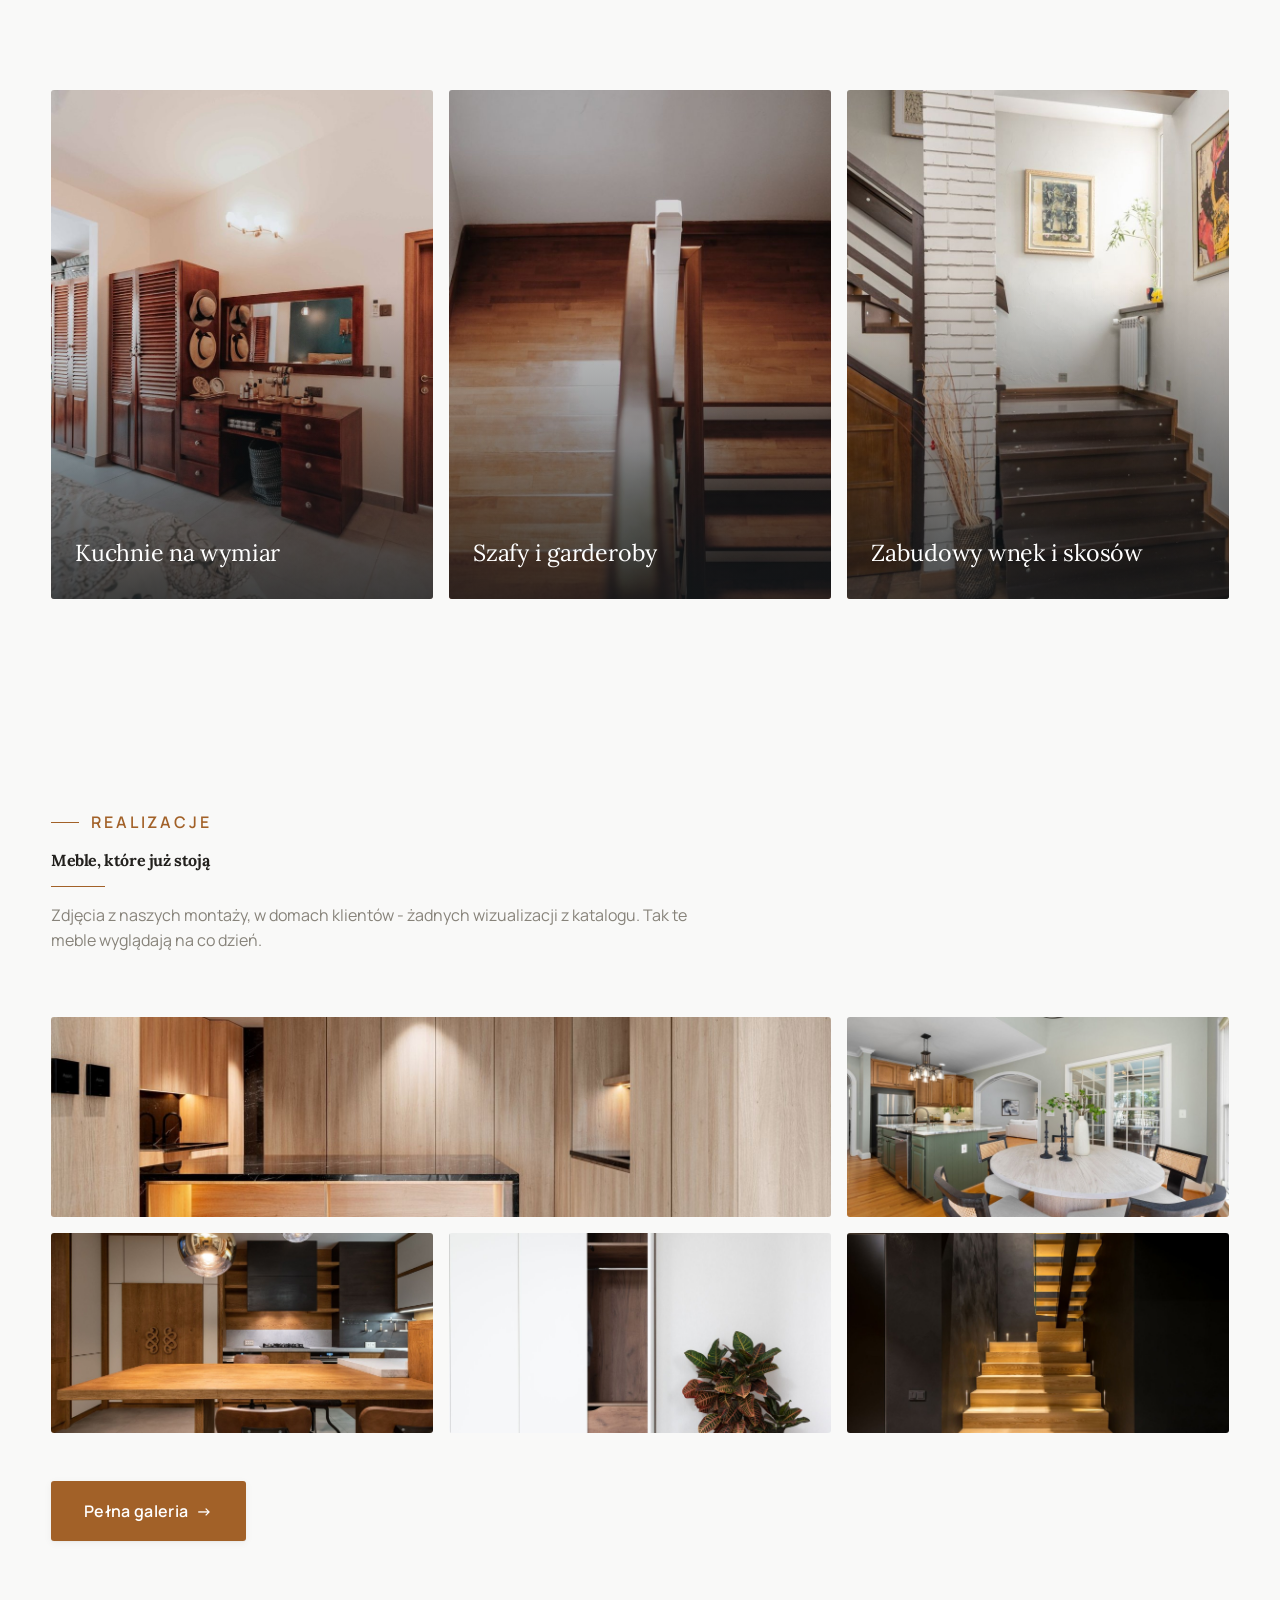
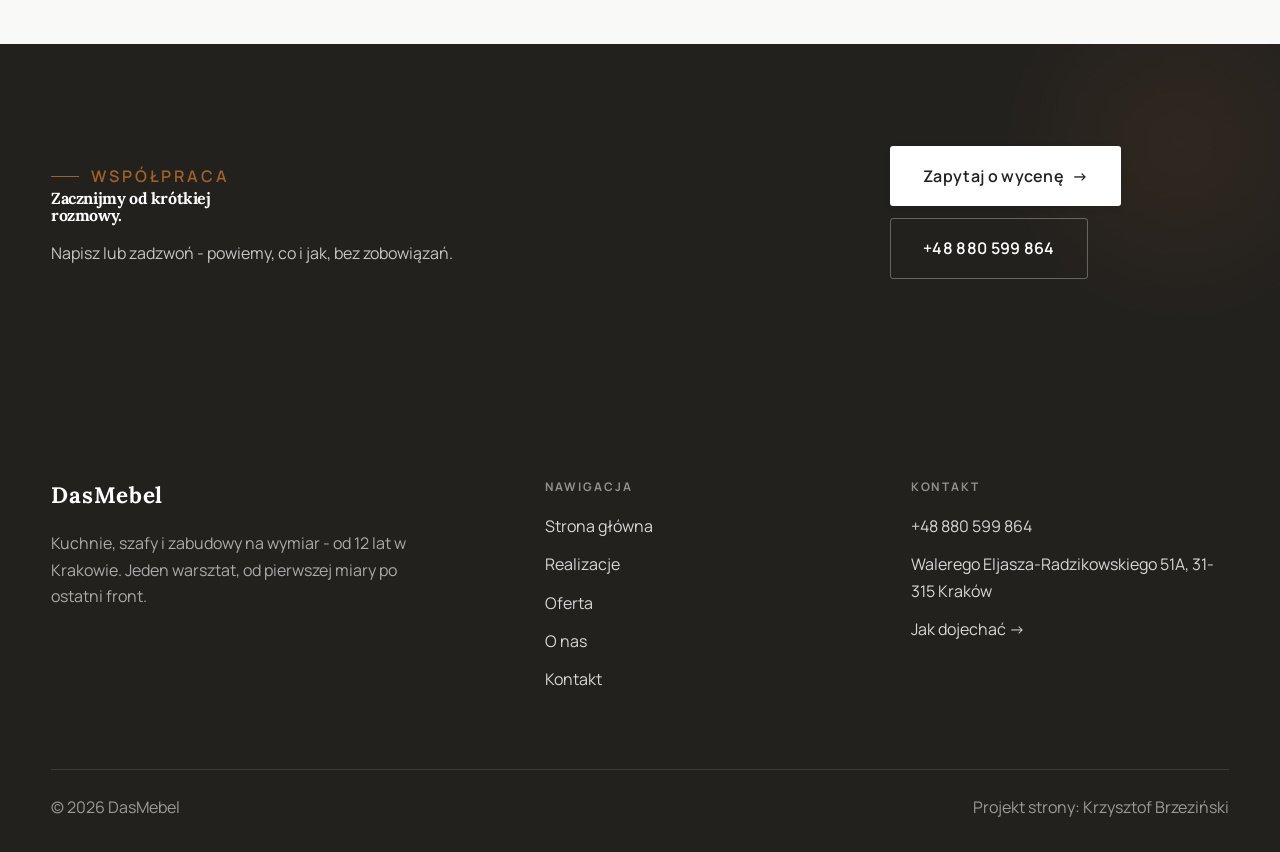
==== commit 9a704fcc: "[claude-edit][cmt:b0c9003f-ccca-4cb1-bd72-144bc2ef1255] logo z FB w nagłówku, opisy w liczbie mnogie" ====
--- a/index.html
+++ b/index.html
@@ -14,7 +14,7 @@
 
 <header class="nav">
   <div class="wrap nav-inner">
-    <a class="brand" href="index.html"><span class="name">DasMebel</span><span class="sub">Meble na wymiar</span></a>
+    <a class="brand" href="index.html"><img class="brand-logo" src="img/logo.png" alt="DasMebel - meble na wymiar"></a>
     <nav class="nav-links">
       <a href="index.html" class="active">Strona główna</a>
       <a href="realizacje.html">Realizacje</a>
@@ -28,11 +28,11 @@
 </header>
 
 <section class="hero-cine">
-  <img src="img/hero.jpg" alt="DasMebel - Od 12 lat robię meble pod konkretne wnętrza. ">
+  <img src="img/hero.jpg" alt="DasMebel - Od 12 lat robimy meble pod konkretne wnętrza. ">
   <div class="wrap">
     <div class="hero-copy">
       <span class="eyebrow">Meble na wymiar · od 2014</span>
-      <h1>Od 12 lat robię meble pod konkretne wnętrza. </h1>
+      <h1>Od 12 lat robimy meble pod konkretne wnętrza. </h1>
       <p class="lead">Kuchnie, szafy i zabudowy na wymiar - od 12 lat w Krakowie. Jeden warsztat, od pierwszej miary po ostatni front.</p>
       <div class="hero-actions">
         <a href="realizacje.html" class="btn btn-accent">Zobacz realizacje <span class="arr">→</span></a>
@@ -48,7 +48,6 @@
     <div class="item reveal"><div class="k">Jedna cena za całość</div><div class="v"></div></div>
     <div class="item reveal"><div class="k">Od pomiaru po montaż</div><div class="v"></div></div>
     <div class="item reveal"><div class="k">Gwarancja na meble i montaż</div><div class="v"></div></div>
-    <div class="item reveal"><div class="k">Po montażu porządek</div><div class="v"></div></div>
   </div>
 </section>
 <section>
@@ -57,8 +56,8 @@
     <div class="split-copy reveal">
       <span class="eyebrow">Kim jesteśmy</span>
       <h2>Kto to robi</h2>
-      <p class="muted">Meble robię od 12 lat. Zaczynam od rozmowy u Ciebie w domu: gdzie co ma stać i jak chodzą drzwi obok.</p>
-      <p class="muted">Dopiero potem siadam do projektu. Z warsztatu mebel wyjeżdża, kiedy pasuje co do milimetra - zły wymiar to mój problem, nie Twój.</p>
+      <p class="muted">Meble robimy od 12 lat. Zaczynamy od rozmowy u Ciebie w domu: gdzie co ma stać i jak chodzą drzwi obok.</p>
+      <p class="muted">Dopiero potem siadamy do projektu. Z warsztatu mebel wyjeżdża, kiedy pasuje co do milimetra - zły wymiar to nasz problem, nie Twój.</p>
       <a href="o-nas.html" class="btn btn-ghost">Poznaj nas <span class="arr">→</span></a>
     </div>
   </div>
@@ -77,7 +76,7 @@
     <div class="head reveal">
       <span class="eyebrow">Realizacje</span>
       <h2>Meble, które już stoją</h2>
-      <p>Zdjęcia z moich montaży, w domach klientów - żadnych wizualizacji z katalogu. Tak te meble wyglądają na co dzień.</p>
+      <p>Zdjęcia z naszych montaży, w domach klientów - żadnych wizualizacji z katalogu. Tak te meble wyglądają na co dzień.</p>
     </div>
     <div class="gallery">
       <div class="tile t-two3 reveal"><img src="img/g5.jpg" alt="Blat z litego drewna" loading="lazy"><div class="cap">Blat z litego drewna</div></div>
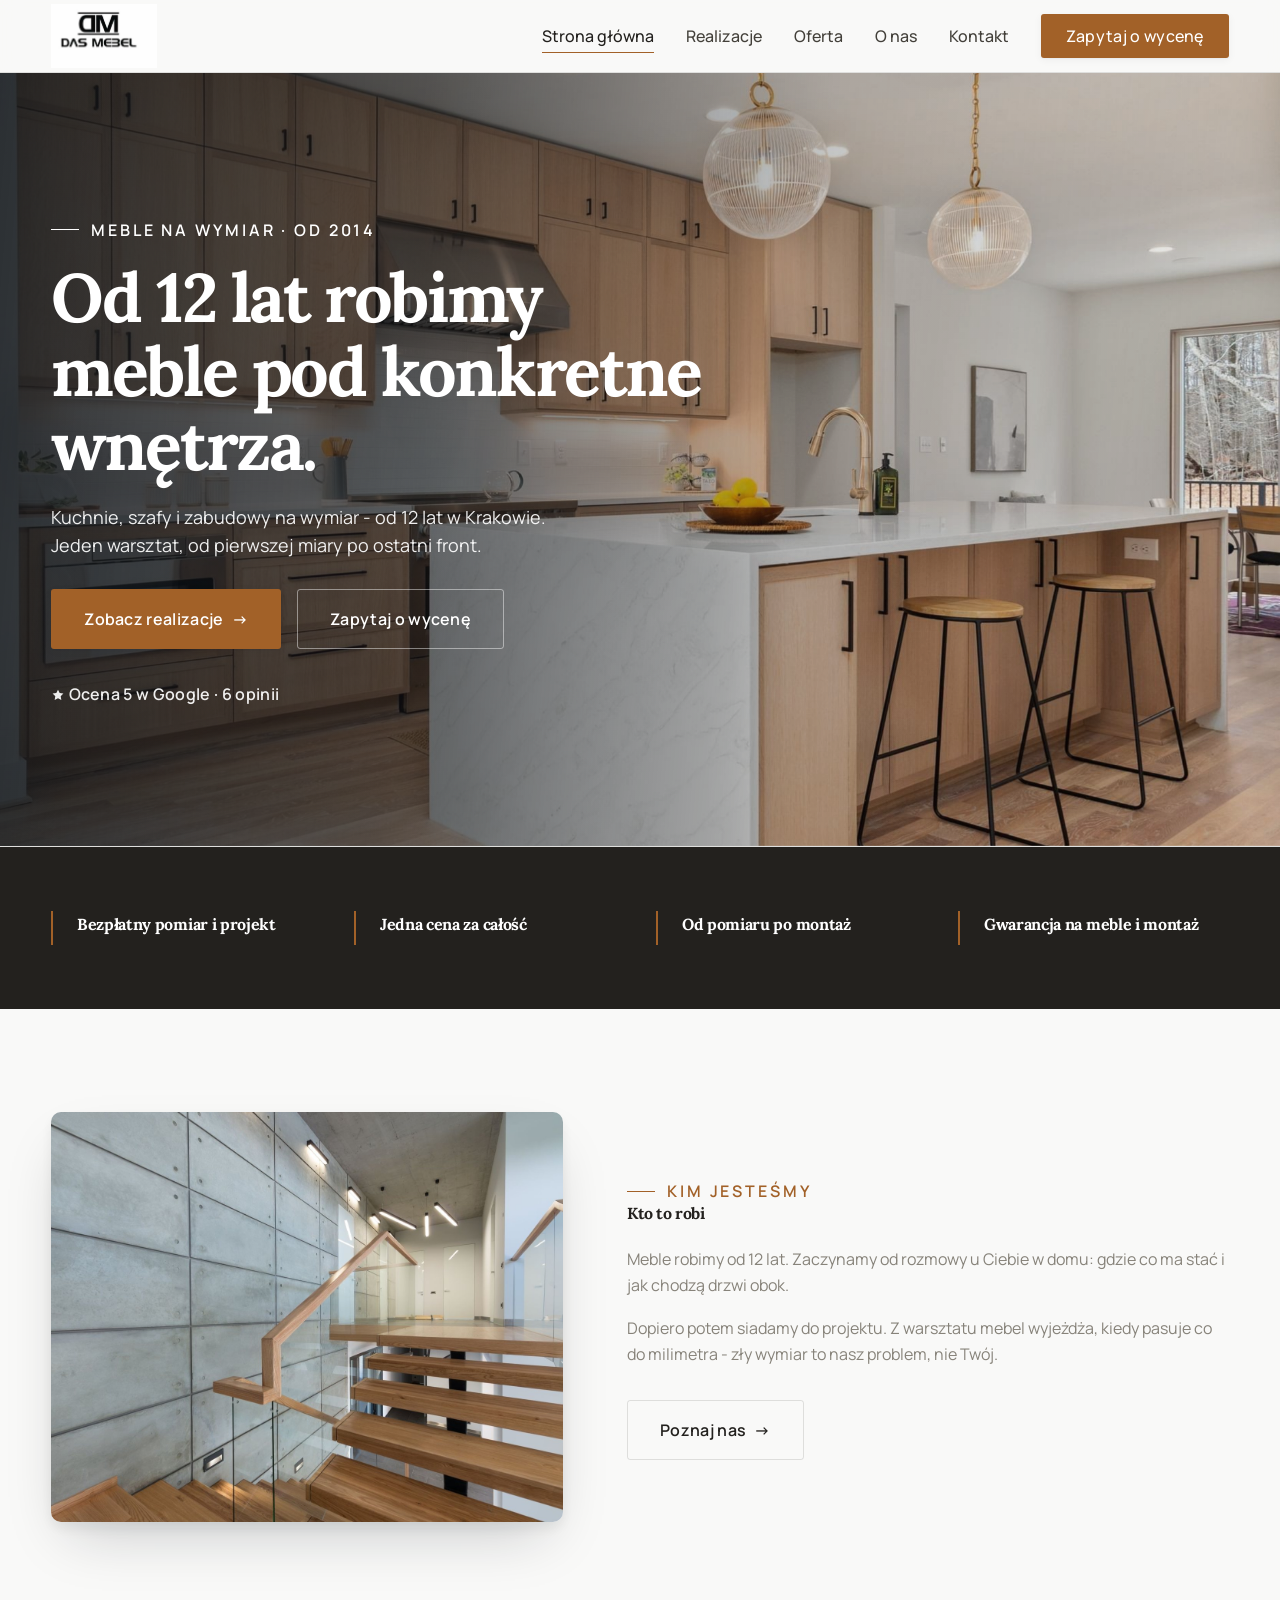
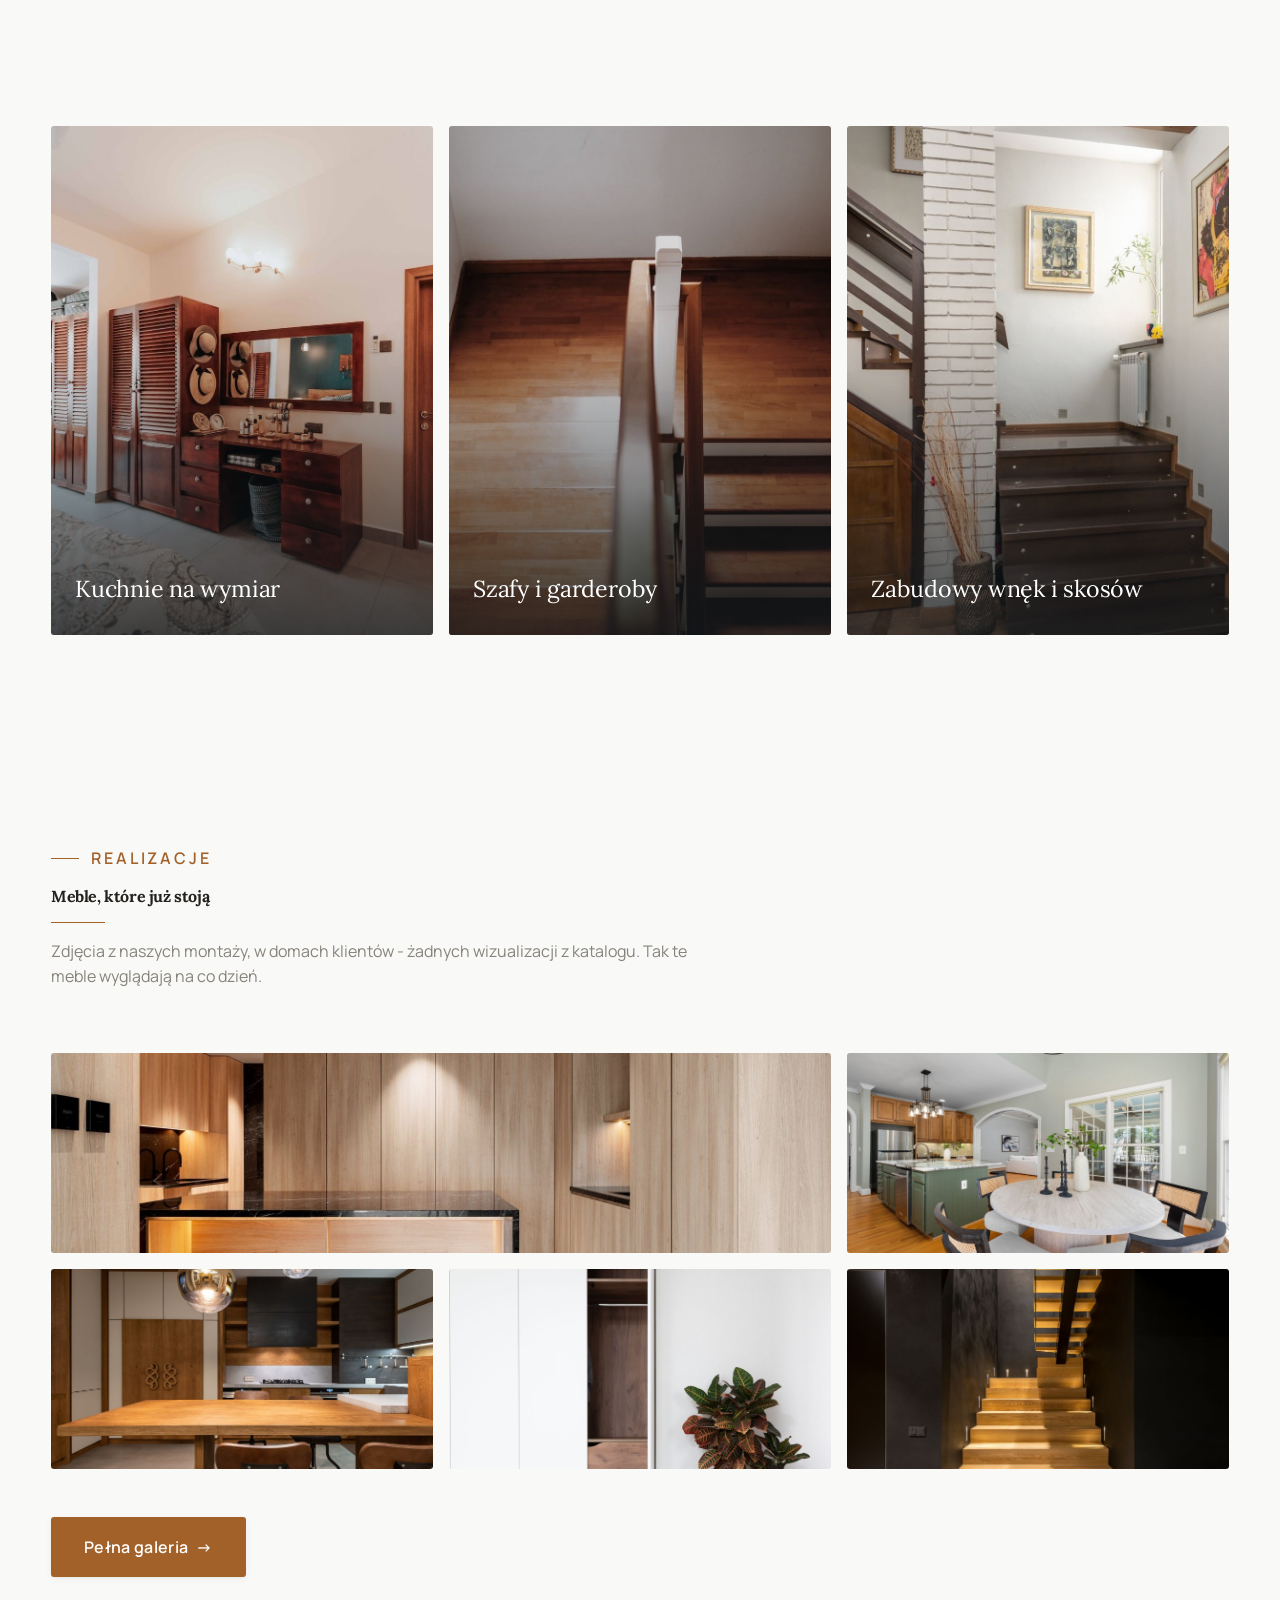
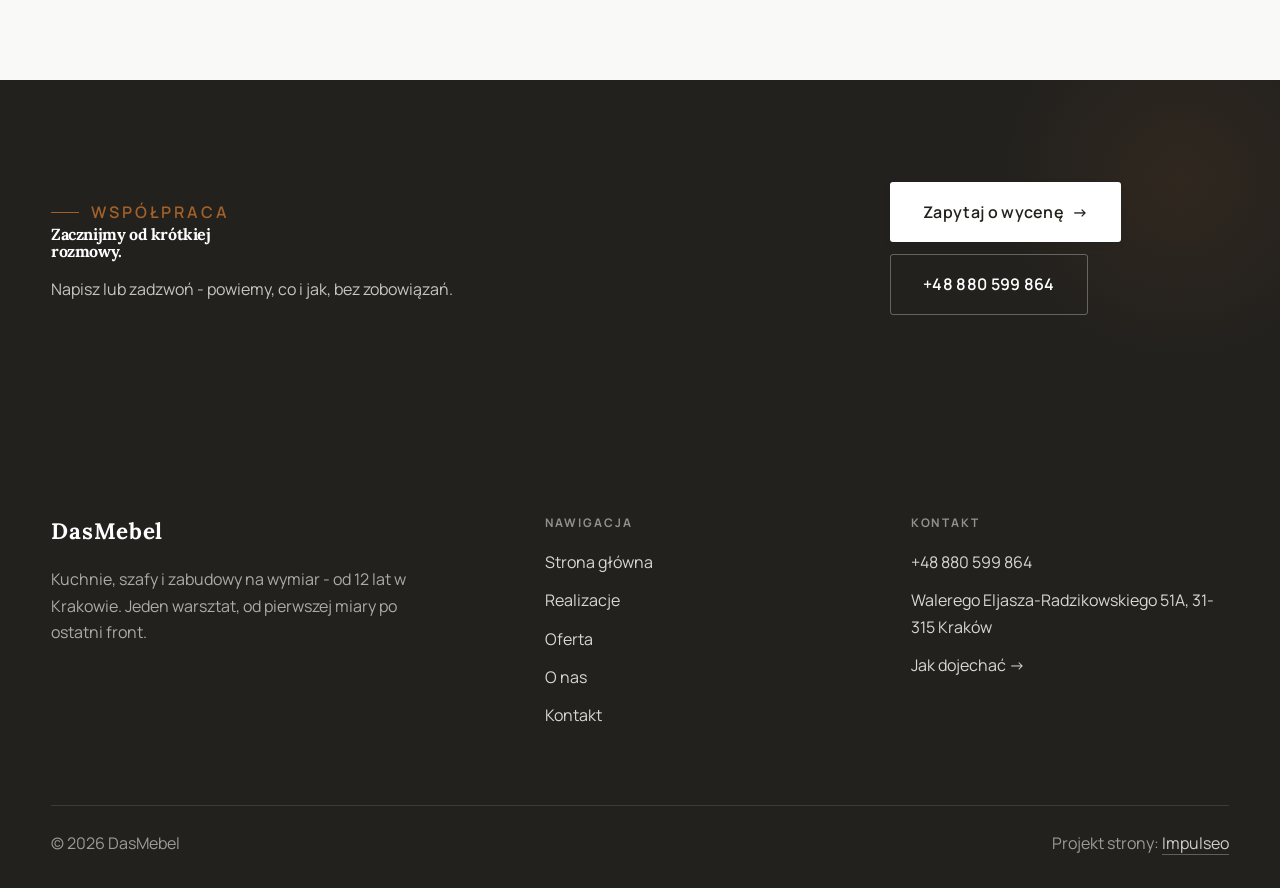
==== commit d9760a8c: "Stopka: podpis Impulseo z linkiem + poprawka znikajacego napisu w naglowku" ====
--- a/index.html
+++ b/index.html
@@ -126,7 +126,7 @@
     </div>
     <div class="foot-bot">
       <span>© 2026 DasMebel</span>
-      <span>Projekt strony: Krzysztof Brzeziński</span>
+      <span>Projekt strony: <a class="foot-credit" href="https://impulseo.pl" target="_blank" rel="noopener">Impulseo</a></span>
     </div>
   </div>
 </footer>
--- a/assets/styles.css
+++ b/assets/styles.css
@@ -1,7 +1,7 @@
 /* ============================================================
    STOLBASZ — premium, architektoniczny B2B fit-out
    Jasna paleta, zero brązu. System wg premium-web-craft.
-   Projekt strony: Krzysztof Brzeziński
+   Projekt strony: Impulseo (impulseo.pl)
    ============================================================ */
 
 :root{
@@ -433,3 +433,64 @@
 
 /* === auto-paleta ze zdjęć klienta (dopasowanie do estetyki socials) === */
 :root{--accent:#A26128;--accent-d:#7D481A;--accent-soft:rgba(162,97,40,0.10);--paper:#F9F9F8;--paper-2:#EFEEED;--paper-3:#E8E7E5;}
+
+/* === HERO-FIT (29.07.2026) — hero DOPASOWUJE SIĘ do wysokości okna =========================
+   Zgłoszenie K. 29.07: na jego laptopie przyciski CTA w hero były ucięte dolną krawędzią
+   (Modern House). Pomiar headless (1512x879 → realny widok 792 px): dolna krawędź CTA
+   wypadała 123 px POD ekranem. Nawet przy maksymalnym oknie (982) było -20 px.
+
+   DLACZEGO POPRZEDNI FIX NIE DZIAŁAŁ: 27.07 dołożyliśmy @media(max-height:820px) — próg.
+   Widok K. ma ~792-895 px, czyli TUŻ NAD progiem → reguła w ogóle się nie włączała.
+   Progi są kruche: każdy inny laptop/dok/pasek zakładek przesuwa granicę.
+
+   ROZWIĄZANIE: zero progów. Każdy rozmiar, który decyduje o wysokości hero (typografia,
+   odstępy, padding), dostaje `min(dotychczasowa-wartość, X svh)` — czyli na wysokim ekranie
+   nic się nie zmienia, a im niższe okno, tym płynniej mniejsze. Treści NIE ucinamy.
+
+   Doklejane na SAM KONIEC styles.css (po motion) → wygrywa kaskadę, nie rusza reguł w miejscu.
+   Weryfikacja: tools-retrofit/measure_fold.py (mierzy zapas pod CTA dla 720/800/879/982). */
+
+/* ---------- HERO KINOWY (strona główna, rodziny „editorial") ---------- */
+.hero-cine .wrap{padding-block:min(var(--space-8),4svh)}
+.hero-cine .eyebrow{margin-bottom:min(var(--space-5),2svh)}
+.hero-cine h1{font-size:min(clamp(2.9rem,2rem + 4.4vw,5.2rem),7.6svh);
+  margin-bottom:min(var(--space-5),2.4svh)}
+.hero-cine .lead{font-size:min(1.125rem,2.3svh);line-height:1.55;
+  margin-bottom:min(var(--space-7),3.2svh)}
+
+/* ---------- HERO FACHOWCY — wariant A (pełny ekran) ---------- */
+.hf-panel{padding-top:min(clamp(6.5rem,13vh,9rem),11svh);
+  padding-bottom:min(clamp(2.6rem,6vh,3.6rem),4svh)}
+.hf-title{font-size:min(clamp(2.3rem,1.6rem + 3.2vw,4.3rem),7svh);
+  margin-top:min(var(--space-4),1.8svh);margin-bottom:min(var(--space-4),1.8svh)}
+.hf-lead{font-size:min(1.18rem,2.3svh);line-height:1.5}
+.hf-phone{margin-top:min(var(--space-6),2.8svh);margin-bottom:min(var(--space-5),2.2svh)}
+.hf-phone-num{font-size:min(clamp(2rem,1.5rem + 2.4vw,3.05rem),5.2svh)}
+.hf-trust{margin-top:min(var(--space-6),2.6svh);padding-top:min(var(--space-4),1.6svh)}
+
+/* Telefon: tam liczy się czytelność, nie upychanie — skalowanie wysokością wyłączone,
+   bo przy 844 px wysokości ekranu svh-limity zaczęłyby zmniejszać tekst bez potrzeby. */
+@media(max-width:680px){
+  .hero-cine h1{font-size:clamp(1.9rem,1.15rem + 4.4vw,2.7rem)}
+  .hero-cine .lead{font-size:.98rem}
+  .hf-title{font-size:clamp(2.1rem,1.6rem + 3.2vw,3rem)}
+  .hf-lead{font-size:1rem}
+  .hf-phone-num{font-size:clamp(1.9rem,1.5rem + 2.4vw,2.5rem)}
+}
+/* === /HERO-FIT === */
+
+
+/* ====== IMPULSEO-FIX-20260731 ======================================================
+   1) PODPIS w stopce jest teraz linkiem do impulseo.pl - ma być widocznie klikalny.
+   2) ŻYWY NAGŁÓWEK: warstwa przenikających kadrów (.mt-hero-layer) miała z-index:1, więc
+      lądowała NAD przyciemnieniem hero, a w rodzinie „fachowcy" nawet nad panelem z tekstem
+      (.hf-panel nie miał własnego z-index). Efekt: przy zmianie zdjęcia napis znikał i wracał.
+      Teraz warstwa idzie tam, gdzie zdjęcie tła (z-index:-2), a treść nagłówka dostaje twardy
+      z-index:3. Zmieniają się WYŁĄCZNIE zdjęcia w tle - napis stoi nieruchomo.
+      (hero-cine celowo pominięte: tam img ma z-index:0 i układ był poprawny.) */
+.foot-bot a.foot-credit{color:rgba(255,255,255,.78);text-decoration:none;border-bottom:1px solid rgba(255,255,255,.28)}
+.foot-bot a.foot-credit:hover{color:#fff;border-bottom-color:#fff}
+.hero-fach > img.mt-hero-layer,.hero-gastro > img.mt-hero-layer,.hero-auto > img.mt-hero-layer,
+.hero-dom > img.mt-hero-layer,.hero-studio > img.mt-hero-layer{z-index:-2}
+.hf-panel,.hf-inner,.hd-panel,.hk-panel,.ha-inner,.hs-inner,.hg-inner{position:relative;z-index:3}
+/* ====== koniec IMPULSEO-FIX-20260731 ====== */
